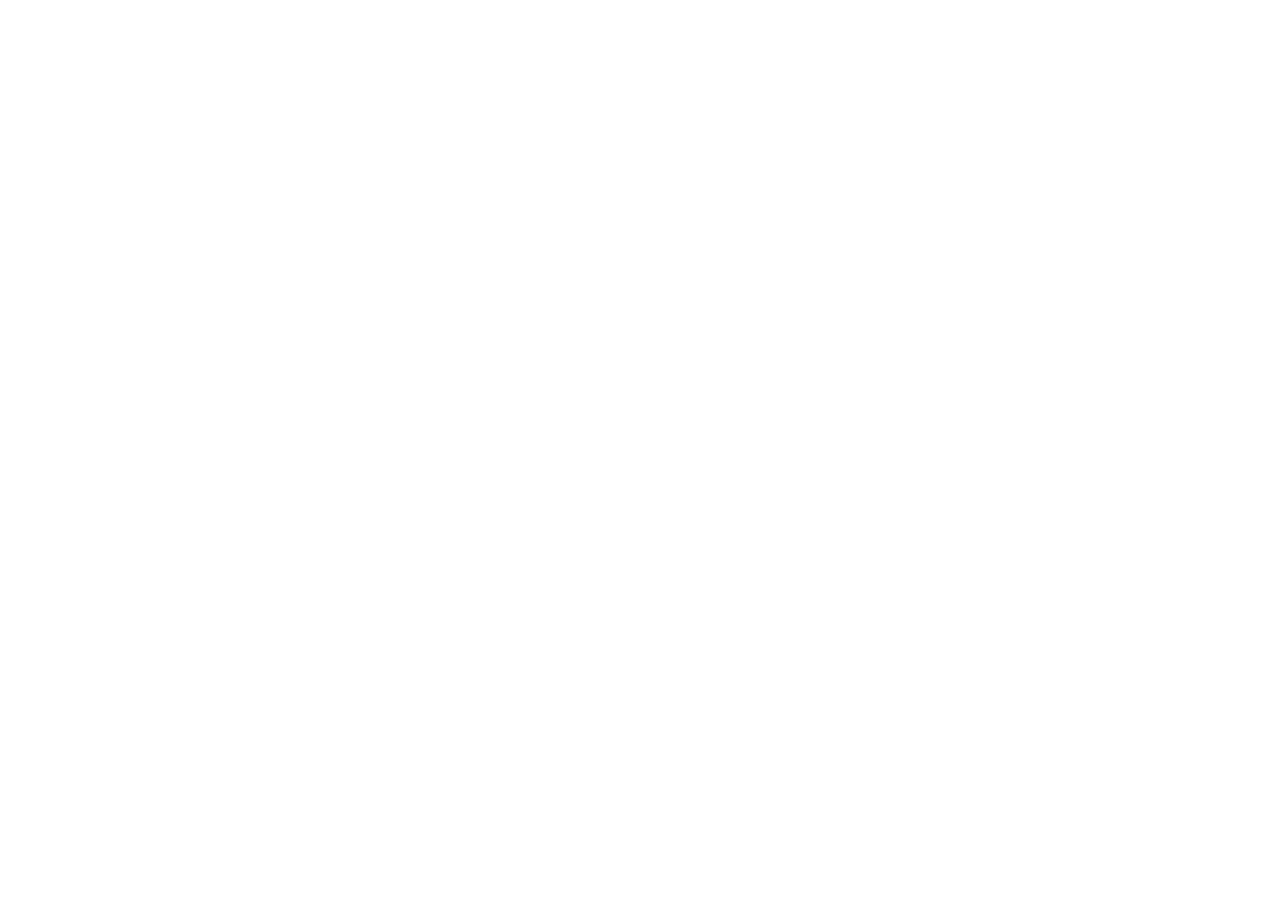
==== index.html @ 63f06757 "new index" ====
﻿<!DOCTYPE html>
<html>

<head>
    <title>GeoVis Bois</title>
    <meta charset="utf-8" />
    <meta name="viewport" content="width=device-width, initial-scale=1.0">
    <link rel="stylesheet" href="https://unpkg.com/leaflet@1.2.0/dist/leaflet.css" />
    <link rel="stylesheet" href="interactiveMap.css" />
    <script src="https://unpkg.com/leaflet@1.2.0/dist/leaflet.js"></script>
    <script src="ohiocounties.js"></script>
    <script src="ohiocounties1980.js"></script> <!-- type="text/javascript"-->
</head>

<body>
    <div id="map"></div>
</body>

</html>
---- interactiveMap.css ----
#map {
    width: 800px;
    height: 500px;
}

.info {
    padding: 6px 8px;
    font: 14px/16px Arial, Helvetica, sans-serif;
    background: white;
    background: rgba(255, 255, 255, 0.8);
    box-shadow: 0 0 15px rgba(0, 0, 0, 0.2);
    border-radius: 5px;
}

.info h4 {
    margin: 0 0 5px;
    color: #777;
}

.legend {
    text-align: left;
    line-height: 18px;
    color: #555;
}

.legend i {
    width: 18px;
    height: 18px;
    float: left;
    margin-right: 8px;
    opacity: 0.7;
}
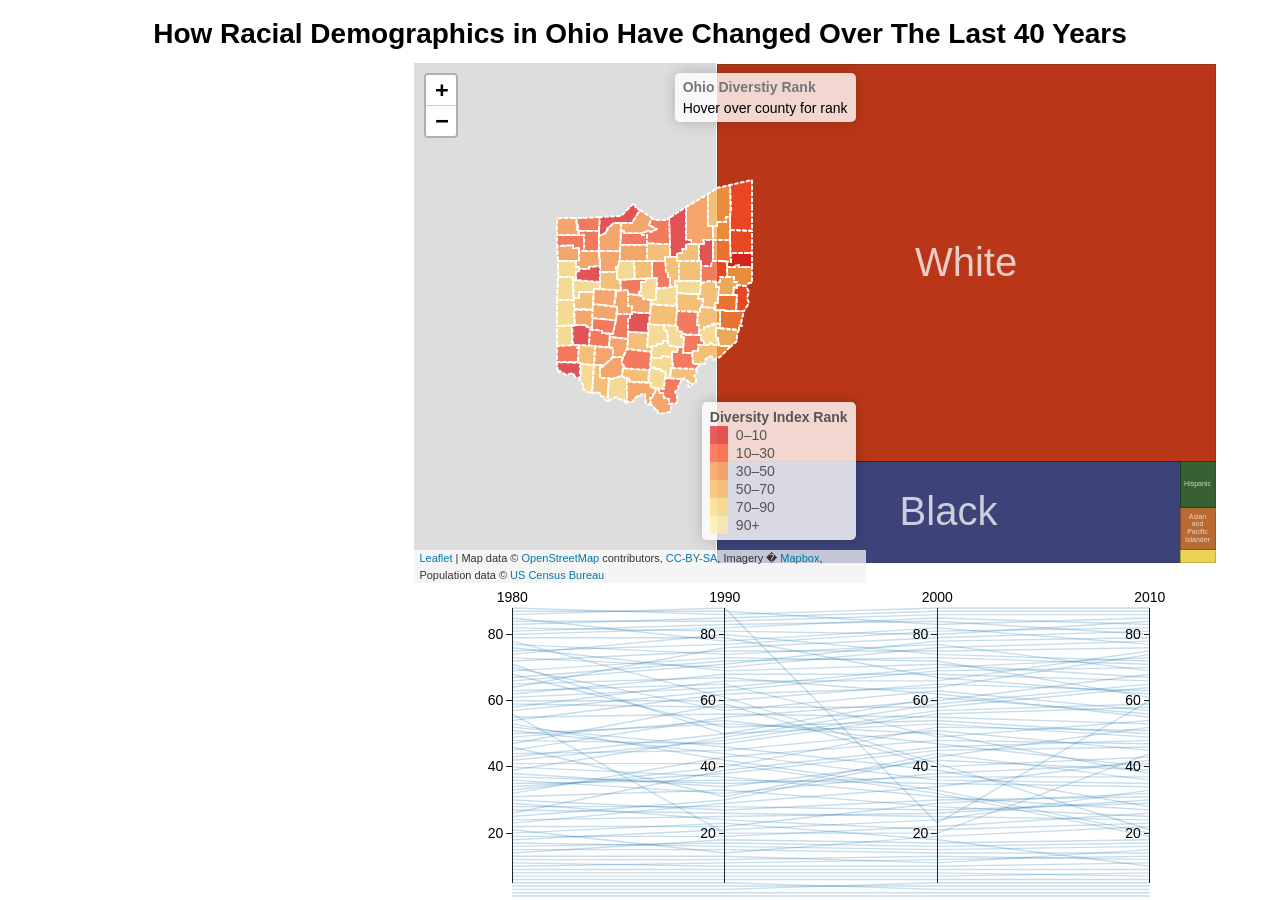
==== commit 23d23533: "Add files via upload" ====
--- a/index.html
+++ b/index.html
@@ -1,19 +1,64 @@
-﻿<!DOCTYPE html>
-<html>
-
-<head>
-    <title>GeoVis Bois</title>
-    <meta charset="utf-8" />
-    <meta name="viewport" content="width=device-width, initial-scale=1.0">
-    <link rel="stylesheet" href="https://unpkg.com/leaflet@1.2.0/dist/leaflet.css" />
-    <link rel="stylesheet" href="interactiveMap.css" />
-    <script src="https://unpkg.com/leaflet@1.2.0/dist/leaflet.js"></script>
-    <script src="ohiocounties.js"></script>
-    <script src="ohiocounties1980.js"></script> <!-- type="text/javascript"-->
-</head>
-
-<body>
-    <div id="map"></div>
-</body>
-
-</html>+﻿<!DOCTYPE html>
+<html>
+
+<head>
+    <title>Mapping Ohio's Race</title>
+    <h1 align="center">How Racial Demographics in Ohio Have Changed Over The Last 40 Years</h1>
+    <meta charset="utf-8" />
+    <meta name="viewport" content="width=device-width, initial-scale=1.0">
+
+    <link rel="stylesheet" href="leaflet.css" />
+    <link rel="stylesheet" href="interactiveMap.css" />
+    <link rel="stylesheet" type="text/css" href="d3.parcoords.css">
+    <link rel="stylesheet" type="text/css" href="style.css">
+
+    <script src="leaflet.js"></script>
+    <script src="ohiocounties.js"></script>
+    <script src="ohiocounties1980.js"></script> <!-- type="text/javascript"-->
+    <script src="d3.v4.min.js"></script>
+    <script src="d3.js"></script>
+    <script src="d3plus.js"></script>
+    <script src="d3.parcoords.js"></script>
+    <script src="bootstrap-slider.js"></script>
+</head>
+
+<div id="map" style="margin:auto;width:35%;padding: 10px;"></div>
+<div id="viz" style="width:500px;height:500px;position:fixed;right:5%;top:7%;"></div>
+<div id="example" class="parcoords" style="width:1000px;height:300px;position:fixed;left:20%; "></div>
+
+<body>
+
+<script>
+    var sample_data = [
+        { "value": 696126, "name": "White" },
+        { "value": 164564, "name": "Black" },
+        { "value": 1024, "name": "American Indian and Alaska Native" },
+        { "value": 5200, "name": "Asian and Pacific Islander" },
+        { "value": 5717, "name": "Hispanic" }
+    ]
+    // instantiate d3plus
+    var visualization = d3plus.viz()
+        .container("#viz")  // container DIV to hold the visualization
+        .data(sample_data)  // data to use with the visualization
+        .type("tree_map")   // visualization type
+        .id("name")         // key for which our data is unique on
+        .size("value")      // sizing of blocks
+        .draw()             // finally, draw the visualization!
+    
+    d3.csv('diversityranking.csv', function(data) {
+    var colors = d3.scale.category20();
+    var parcoords = d3.parcoords()("#example")
+    .data(data)
+    .hideAxis(["name"])
+    .color(colors)
+    .alpha(0.25)
+    .composite("darken")
+    .margin({ top: 24, left: 150, bottom: -12, right: 0 })
+    .mode("queue")
+    .render()
+    .brushMode("1D-axes");  // enable brushing
+});
+
+</script>
+</body>
+</html>
--- a/leaflet.css
+++ b/leaflet.css
@@ -0,0 +1,632 @@
+/* required styles */
+
+.leaflet-pane,
+.leaflet-tile,
+.leaflet-marker-icon,
+.leaflet-marker-shadow,
+.leaflet-tile-container,
+.leaflet-pane > svg,
+.leaflet-pane > canvas,
+.leaflet-zoom-box,
+.leaflet-image-layer,
+.leaflet-layer {
+	position: absolute;
+	left: 0;
+	top: 0;
+	}
+.leaflet-container {
+	overflow: hidden;
+	}
+.leaflet-tile,
+.leaflet-marker-icon,
+.leaflet-marker-shadow {
+	-webkit-user-select: none;
+	   -moz-user-select: none;
+	        user-select: none;
+	  -webkit-user-drag: none;
+	}
+/* Safari renders non-retina tile on retina better with this, but Chrome is worse */
+.leaflet-safari .leaflet-tile {
+	image-rendering: -webkit-optimize-contrast;
+	}
+/* hack that prevents hw layers "stretching" when loading new tiles */
+.leaflet-safari .leaflet-tile-container {
+	width: 1600px;
+	height: 1600px;
+	-webkit-transform-origin: 0 0;
+	}
+.leaflet-marker-icon,
+.leaflet-marker-shadow {
+	display: block;
+	}
+/* .leaflet-container svg: reset svg max-width decleration shipped in Joomla! (joomla.org) 3.x */
+/* .leaflet-container img: map is broken in FF if you have max-width: 100% on tiles */
+.leaflet-container .leaflet-overlay-pane svg,
+.leaflet-container .leaflet-marker-pane img,
+.leaflet-container .leaflet-shadow-pane img,
+.leaflet-container .leaflet-tile-pane img,
+.leaflet-container img.leaflet-image-layer {
+	max-width: none !important;
+	}
+
+.leaflet-container.leaflet-touch-zoom {
+	-ms-touch-action: pan-x pan-y;
+	touch-action: pan-x pan-y;
+	}
+.leaflet-container.leaflet-touch-drag {
+	-ms-touch-action: pinch-zoom;
+	}
+.leaflet-container.leaflet-touch-drag.leaflet-touch-zoom {
+	-ms-touch-action: none;
+	touch-action: none;
+}
+.leaflet-container {
+	-webkit-tap-highlight-color: transparent;
+}
+.leaflet-container a {
+	-webkit-tap-highlight-color: rgba(51, 181, 229, 0.4);
+}
+.leaflet-tile {
+	filter: inherit;
+	visibility: hidden;
+	}
+.leaflet-tile-loaded {
+	visibility: inherit;
+	}
+.leaflet-zoom-box {
+	width: 0;
+	height: 0;
+	-moz-box-sizing: border-box;
+	     box-sizing: border-box;
+	z-index: 800;
+	}
+/* workaround for https://bugzilla.mozilla.org/show_bug.cgi?id=888319 */
+.leaflet-overlay-pane svg {
+	-moz-user-select: none;
+	}
+
+.leaflet-pane         { z-index: 400; }
+
+.leaflet-tile-pane    { z-index: 200; }
+.leaflet-overlay-pane { z-index: 400; }
+.leaflet-shadow-pane  { z-index: 500; }
+.leaflet-marker-pane  { z-index: 600; }
+.leaflet-tooltip-pane   { z-index: 650; }
+.leaflet-popup-pane   { z-index: 700; }
+
+.leaflet-map-pane canvas { z-index: 100; }
+.leaflet-map-pane svg    { z-index: 200; }
+
+.leaflet-vml-shape {
+	width: 1px;
+	height: 1px;
+	}
+.lvml {
+	behavior: url(#default#VML);
+	display: inline-block;
+	position: absolute;
+	}
+
+
+/* control positioning */
+
+.leaflet-control {
+	position: relative;
+	z-index: 800;
+	pointer-events: visiblePainted; /* IE 9-10 doesn't have auto */
+	pointer-events: auto;
+	}
+.leaflet-top,
+.leaflet-bottom {
+	position: absolute;
+	z-index: 1000;
+	pointer-events: none;
+	}
+.leaflet-top {
+	top: 0;
+	}
+.leaflet-right {
+	right: 0;
+	}
+.leaflet-bottom {
+	bottom: 0;
+	}
+.leaflet-left {
+	left: 0;
+	}
+.leaflet-control {
+	float: left;
+	clear: both;
+	}
+.leaflet-right .leaflet-control {
+	float: right;
+	}
+.leaflet-top .leaflet-control {
+	margin-top: 10px;
+	}
+.leaflet-bottom .leaflet-control {
+	margin-bottom: 10px;
+	}
+.leaflet-left .leaflet-control {
+	margin-left: 10px;
+	}
+.leaflet-right .leaflet-control {
+	margin-right: 10px;
+	}
+
+
+/* zoom and fade animations */
+
+.leaflet-fade-anim .leaflet-tile {
+	will-change: opacity;
+	}
+.leaflet-fade-anim .leaflet-popup {
+	opacity: 0;
+	-webkit-transition: opacity 0.2s linear;
+	   -moz-transition: opacity 0.2s linear;
+	     -o-transition: opacity 0.2s linear;
+	        transition: opacity 0.2s linear;
+	}
+.leaflet-fade-anim .leaflet-map-pane .leaflet-popup {
+	opacity: 1;
+	}
+.leaflet-zoom-animated {
+	-webkit-transform-origin: 0 0;
+	    -ms-transform-origin: 0 0;
+	        transform-origin: 0 0;
+	}
+.leaflet-zoom-anim .leaflet-zoom-animated {
+	will-change: transform;
+	}
+.leaflet-zoom-anim .leaflet-zoom-animated {
+	-webkit-transition: -webkit-transform 0.25s cubic-bezier(0,0,0.25,1);
+	   -moz-transition:    -moz-transform 0.25s cubic-bezier(0,0,0.25,1);
+	     -o-transition:      -o-transform 0.25s cubic-bezier(0,0,0.25,1);
+	        transition:         transform 0.25s cubic-bezier(0,0,0.25,1);
+	}
+.leaflet-zoom-anim .leaflet-tile,
+.leaflet-pan-anim .leaflet-tile {
+	-webkit-transition: none;
+	   -moz-transition: none;
+	     -o-transition: none;
+	        transition: none;
+	}
+
+.leaflet-zoom-anim .leaflet-zoom-hide {
+	visibility: hidden;
+	}
+
+
+/* cursors */
+
+.leaflet-interactive {
+	cursor: pointer;
+	}
+.leaflet-grab {
+	cursor: -webkit-grab;
+	cursor:    -moz-grab;
+	}
+.leaflet-crosshair,
+.leaflet-crosshair .leaflet-interactive {
+	cursor: crosshair;
+	}
+.leaflet-popup-pane,
+.leaflet-control {
+	cursor: auto;
+	}
+.leaflet-dragging .leaflet-grab,
+.leaflet-dragging .leaflet-grab .leaflet-interactive,
+.leaflet-dragging .leaflet-marker-draggable {
+	cursor: move;
+	cursor: -webkit-grabbing;
+	cursor:    -moz-grabbing;
+	}
+
+/* marker & overlays interactivity */
+.leaflet-marker-icon,
+.leaflet-marker-shadow,
+.leaflet-image-layer,
+.leaflet-pane > svg path,
+.leaflet-tile-container {
+	pointer-events: none;
+	}
+
+.leaflet-marker-icon.leaflet-interactive,
+.leaflet-image-layer.leaflet-interactive,
+.leaflet-pane > svg path.leaflet-interactive {
+	pointer-events: visiblePainted; /* IE 9-10 doesn't have auto */
+	pointer-events: auto;
+	}
+
+/* visual tweaks */
+
+.leaflet-container {
+	background: #ddd;
+	outline: 0;
+	}
+.leaflet-container a {
+	color: #0078A8;
+	}
+.leaflet-container a.leaflet-active {
+	outline: 2px solid orange;
+	}
+.leaflet-zoom-box {
+	border: 2px dotted #38f;
+	background: rgba(255,255,255,0.5);
+	}
+
+
+/* general typography */
+.leaflet-container {
+	font: 12px/1.5 "Helvetica Neue", Arial, Helvetica, sans-serif;
+	}
+
+
+/* general toolbar styles */
+
+.leaflet-bar {
+	box-shadow: 0 1px 5px rgba(0,0,0,0.65);
+	border-radius: 4px;
+	}
+.leaflet-bar a,
+.leaflet-bar a:hover {
+	background-color: #fff;
+	border-bottom: 1px solid #ccc;
+	width: 26px;
+	height: 26px;
+	line-height: 26px;
+	display: block;
+	text-align: center;
+	text-decoration: none;
+	color: black;
+	}
+.leaflet-bar a,
+.leaflet-control-layers-toggle {
+	background-position: 50% 50%;
+	background-repeat: no-repeat;
+	display: block;
+	}
+.leaflet-bar a:hover {
+	background-color: #f4f4f4;
+	}
+.leaflet-bar a:first-child {
+	border-top-left-radius: 4px;
+	border-top-right-radius: 4px;
+	}
+.leaflet-bar a:last-child {
+	border-bottom-left-radius: 4px;
+	border-bottom-right-radius: 4px;
+	border-bottom: none;
+	}
+.leaflet-bar a.leaflet-disabled {
+	cursor: default;
+	background-color: #f4f4f4;
+	color: #bbb;
+	}
+
+.leaflet-touch .leaflet-bar a {
+	width: 30px;
+	height: 30px;
+	line-height: 30px;
+	}
+.leaflet-touch .leaflet-bar a:first-child {
+	border-top-left-radius: 2px;
+	border-top-right-radius: 2px;
+	}
+.leaflet-touch .leaflet-bar a:last-child {
+	border-bottom-left-radius: 2px;
+	border-bottom-right-radius: 2px;
+	}
+
+/* zoom control */
+
+.leaflet-control-zoom-in,
+.leaflet-control-zoom-out {
+	font: bold 18px 'Lucida Console', Monaco, monospace;
+	text-indent: 1px;
+	}
+
+.leaflet-touch .leaflet-control-zoom-in, .leaflet-touch .leaflet-control-zoom-out  {
+	font-size: 22px;
+	}
+
+
+/* layers control */
+
+.leaflet-control-layers {
+	box-shadow: 0 1px 5px rgba(0,0,0,0.4);
+	background: #fff;
+	border-radius: 5px;
+	}
+.leaflet-control-layers-toggle {
+	background-image: url(images/layers.png);
+	width: 36px;
+	height: 36px;
+	}
+.leaflet-retina .leaflet-control-layers-toggle {
+	background-image: url(images/layers-2x.png);
+	background-size: 26px 26px;
+	}
+.leaflet-touch .leaflet-control-layers-toggle {
+	width: 44px;
+	height: 44px;
+	}
+.leaflet-control-layers .leaflet-control-layers-list,
+.leaflet-control-layers-expanded .leaflet-control-layers-toggle {
+	display: none;
+	}
+.leaflet-control-layers-expanded .leaflet-control-layers-list {
+	display: block;
+	position: relative;
+	}
+.leaflet-control-layers-expanded {
+	padding: 6px 10px 6px 6px;
+	color: #333;
+	background: #fff;
+	}
+.leaflet-control-layers-scrollbar {
+	overflow-y: scroll;
+	overflow-x: hidden;
+	padding-right: 5px;
+	}
+.leaflet-control-layers-selector {
+	margin-top: 2px;
+	position: relative;
+	top: 1px;
+	}
+.leaflet-control-layers label {
+	display: block;
+	}
+.leaflet-control-layers-separator {
+	height: 0;
+	border-top: 1px solid #ddd;
+	margin: 5px -10px 5px -6px;
+	}
+
+/* Default icon URLs */
+.leaflet-default-icon-path {
+	background-image: url(images/marker-icon.png);
+	}
+
+
+/* attribution and scale controls */
+
+.leaflet-container .leaflet-control-attribution {
+	background: #fff;
+	background: rgba(255, 255, 255, 0.7);
+	margin: 0;
+	}
+.leaflet-control-attribution,
+.leaflet-control-scale-line {
+	padding: 0 5px;
+	color: #333;
+	}
+.leaflet-control-attribution a {
+	text-decoration: none;
+	}
+.leaflet-control-attribution a:hover {
+	text-decoration: underline;
+	}
+.leaflet-container .leaflet-control-attribution,
+.leaflet-container .leaflet-control-scale {
+	font-size: 11px;
+	}
+.leaflet-left .leaflet-control-scale {
+	margin-left: 5px;
+	}
+.leaflet-bottom .leaflet-control-scale {
+	margin-bottom: 5px;
+	}
+.leaflet-control-scale-line {
+	border: 2px solid #777;
+	border-top: none;
+	line-height: 1.1;
+	padding: 2px 5px 1px;
+	font-size: 11px;
+	white-space: nowrap;
+	overflow: hidden;
+	-moz-box-sizing: border-box;
+	     box-sizing: border-box;
+
+	background: #fff;
+	background: rgba(255, 255, 255, 0.5);
+	}
+.leaflet-control-scale-line:not(:first-child) {
+	border-top: 2px solid #777;
+	border-bottom: none;
+	margin-top: -2px;
+	}
+.leaflet-control-scale-line:not(:first-child):not(:last-child) {
+	border-bottom: 2px solid #777;
+	}
+
+.leaflet-touch .leaflet-control-attribution,
+.leaflet-touch .leaflet-control-layers,
+.leaflet-touch .leaflet-bar {
+	box-shadow: none;
+	}
+.leaflet-touch .leaflet-control-layers,
+.leaflet-touch .leaflet-bar {
+	border: 2px solid rgba(0,0,0,0.2);
+	background-clip: padding-box;
+	}
+
+
+/* popup */
+
+.leaflet-popup {
+	position: absolute;
+	text-align: center;
+	margin-bottom: 20px;
+	}
+.leaflet-popup-content-wrapper {
+	padding: 1px;
+	text-align: left;
+	border-radius: 12px;
+	}
+.leaflet-popup-content {
+	margin: 13px 19px;
+	line-height: 1.4;
+	}
+.leaflet-popup-content p {
+	margin: 18px 0;
+	}
+.leaflet-popup-tip-container {
+	width: 40px;
+	height: 20px;
+	position: absolute;
+	left: 50%;
+	margin-left: -20px;
+	overflow: hidden;
+	pointer-events: none;
+	}
+.leaflet-popup-tip {
+	width: 17px;
+	height: 17px;
+	padding: 1px;
+
+	margin: -10px auto 0;
+
+	-webkit-transform: rotate(45deg);
+	   -moz-transform: rotate(45deg);
+	    -ms-transform: rotate(45deg);
+	     -o-transform: rotate(45deg);
+	        transform: rotate(45deg);
+	}
+.leaflet-popup-content-wrapper,
+.leaflet-popup-tip {
+	background: white;
+	color: #333;
+	box-shadow: 0 3px 14px rgba(0,0,0,0.4);
+	}
+.leaflet-container a.leaflet-popup-close-button {
+	position: absolute;
+	top: 0;
+	right: 0;
+	padding: 4px 4px 0 0;
+	border: none;
+	text-align: center;
+	width: 18px;
+	height: 14px;
+	font: 16px/14px Tahoma, Verdana, sans-serif;
+	color: #c3c3c3;
+	text-decoration: none;
+	font-weight: bold;
+	background: transparent;
+	}
+.leaflet-container a.leaflet-popup-close-button:hover {
+	color: #999;
+	}
+.leaflet-popup-scrolled {
+	overflow: auto;
+	border-bottom: 1px solid #ddd;
+	border-top: 1px solid #ddd;
+	}
+
+.leaflet-oldie .leaflet-popup-content-wrapper {
+	zoom: 1;
+	}
+.leaflet-oldie .leaflet-popup-tip {
+	width: 24px;
+	margin: 0 auto;
+
+	-ms-filter: "progid:DXImageTransform.Microsoft.Matrix(M11=0.70710678, M12=0.70710678, M21=-0.70710678, M22=0.70710678)";
+	filter: progid:DXImageTransform.Microsoft.Matrix(M11=0.70710678, M12=0.70710678, M21=-0.70710678, M22=0.70710678);
+	}
+.leaflet-oldie .leaflet-popup-tip-container {
+	margin-top: -1px;
+	}
+
+.leaflet-oldie .leaflet-control-zoom,
+.leaflet-oldie .leaflet-control-layers,
+.leaflet-oldie .leaflet-popup-content-wrapper,
+.leaflet-oldie .leaflet-popup-tip {
+	border: 1px solid #999;
+	}
+
+
+/* div icon */
+
+.leaflet-div-icon {
+	background: #fff;
+	border: 1px solid #666;
+	}
+
+
+/* Tooltip */
+/* Base styles for the element that has a tooltip */
+.leaflet-tooltip {
+	position: absolute;
+	padding: 6px;
+	background-color: #fff;
+	border: 1px solid #fff;
+	border-radius: 3px;
+	color: #222;
+	white-space: nowrap;
+	-webkit-user-select: none;
+	-moz-user-select: none;
+	-ms-user-select: none;
+	user-select: none;
+	pointer-events: none;
+	box-shadow: 0 1px 3px rgba(0,0,0,0.4);
+	}
+.leaflet-tooltip.leaflet-clickable {
+	cursor: pointer;
+	pointer-events: auto;
+	}
+.leaflet-tooltip-top:before,
+.leaflet-tooltip-bottom:before,
+.leaflet-tooltip-left:before,
+.leaflet-tooltip-right:before {
+	position: absolute;
+	pointer-events: none;
+	border: 6px solid transparent;
+	background: transparent;
+	content: "";
+	}
+
+/* Directions */
+
+.leaflet-tooltip-bottom {
+	margin-top: 6px;
+}
+.leaflet-tooltip-top {
+	margin-top: -6px;
+}
+.leaflet-tooltip-bottom:before,
+.leaflet-tooltip-top:before {
+	left: 50%;
+	margin-left: -6px;
+	}
+.leaflet-tooltip-top:before {
+	bottom: 0;
+	margin-bottom: -12px;
+	border-top-color: #fff;
+	}
+.leaflet-tooltip-bottom:before {
+	top: 0;
+	margin-top: -12px;
+	margin-left: -6px;
+	border-bottom-color: #fff;
+	}
+.leaflet-tooltip-left {
+	margin-left: -6px;
+}
+.leaflet-tooltip-right {
+	margin-left: 6px;
+}
+.leaflet-tooltip-left:before,
+.leaflet-tooltip-right:before {
+	top: 50%;
+	margin-top: -6px;
+	}
+.leaflet-tooltip-left:before {
+	right: 0;
+	margin-right: -12px;
+	border-left-color: #fff;
+	}
+.leaflet-tooltip-right:before {
+	left: 0;
+	margin-left: -12px;
+	border-right-color: #fff;
+	}
--- a/d3.parcoords.css
+++ b/d3.parcoords.css
@@ -0,0 +1,32 @@
+.parcoords > canvas {
+  font: 14px sans-serif;
+  position: absolute;
+}
+.parcoords > canvas {
+  pointer-events: none;
+}
+.parcoords text.label {
+  cursor: default;
+}
+.parcoords rect.background:hover {
+  fill: rgba(120,120,120,0.2);
+}
+.parcoords canvas {
+  opacity: 1;
+  transition: opacity 0.3s;
+  -moz-transition: opacity 0.3s;
+  -webkit-transition: opacity 0.3s;
+  -o-transition: opacity 0.3s;
+}
+.parcoords canvas.faded {
+  opacity: 0.25;
+}
+.parcoords {
+  -webkit-touch-callout: none;
+  -webkit-user-select: none;
+  -khtml-user-select: none;
+  -moz-user-select: none;
+  -ms-user-select: none;
+  user-select: none;
+  background-color: white;
+}
--- a/style.css
+++ b/style.css
@@ -0,0 +1,49 @@
+body {
+  font-size: 14px;
+  font-family: "Helvetica Neue", Arial, Helvetica, sans-serif;
+  margin: 24px;
+  background: rgb(255, 255, 255);
+  line-height: 1.45em;
+}
+a {
+  color: #555;
+}
+a:hover {
+  color: #000;
+}
+ul {
+  margin: 0 20px;
+  padding: 0;
+}
+.dark {
+  background: #222;
+}
+p {
+  width: 1000px;
+}
+pre {
+  color: #444;
+  font-family: Ubuntu Mono, Monaco, monospace;
+  padding: 4px 8px;
+  background: #f2f2f2;
+  border: 1px solid #ccc;
+}
+h1 small {
+  font-weight: normal;
+  font-size: 0.5em;
+}
+h3 {
+  margin-top: 40px;
+}
+.float {
+  float: left;
+}
+.centered {
+  text-align: center;
+}
+.hide {
+  display: none;
+}
+input {
+  font-size: 16px;
+}
